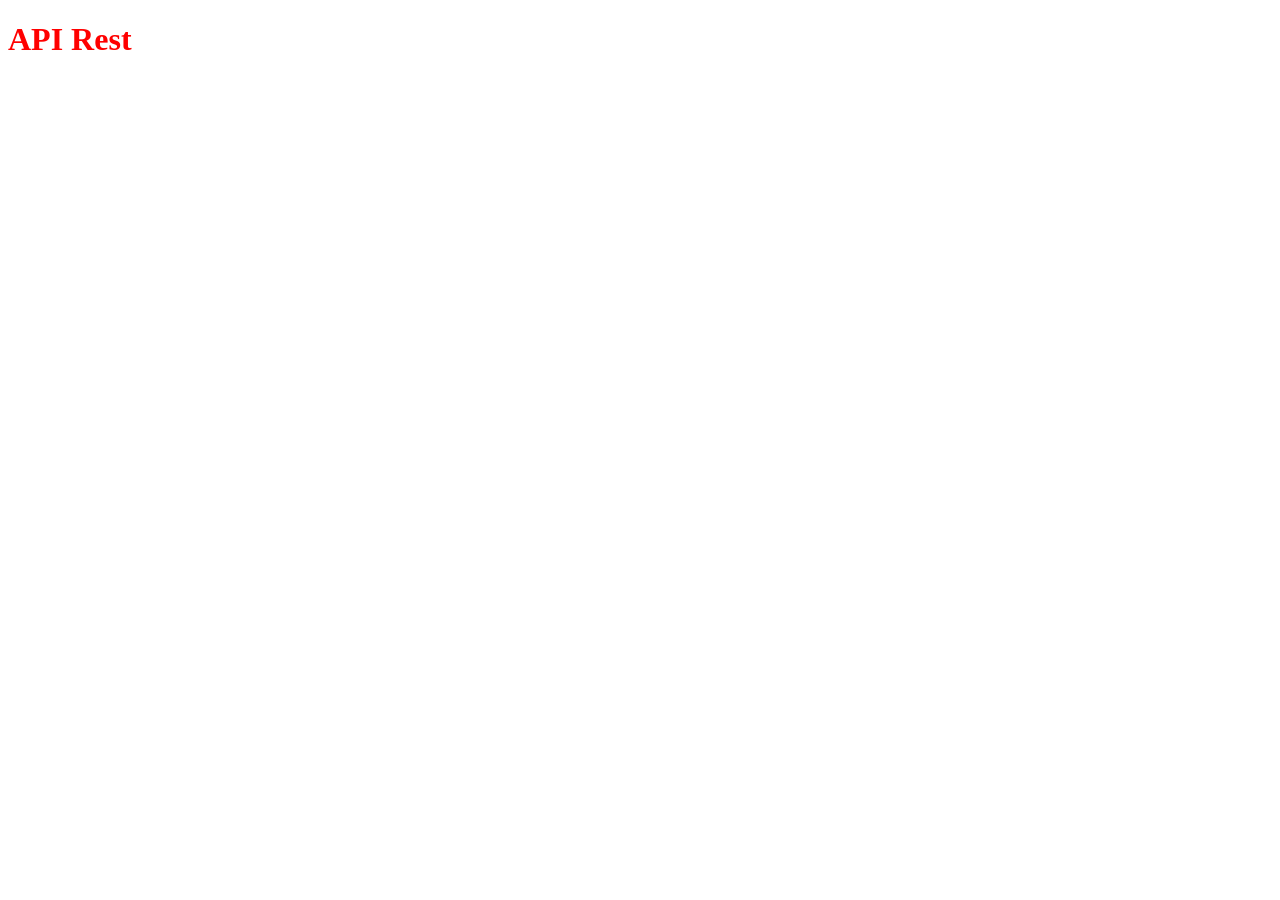
==== docs/index.html @ baef9f40 "Commit - Inicial" ====
<!DOCTYPE html>
<html lang="es">
    <head>
        <meta charset="UTF-8">
        <meta name="viewport" content="width=device-width, initial-scale=1.0">

        <link rel="stylesheet" href="css/style.css" />
        <title>DWEC04 - Nombre Proyecto</title>
    </head>
    <body>
        <h1 id="idTituloInicial">API Rest</h1>

        <script type="module" src="js/main.js"></script>
    </body>
</html>
---- docs/css/style.css ----
#idTituloInicial {
    color: red;
}
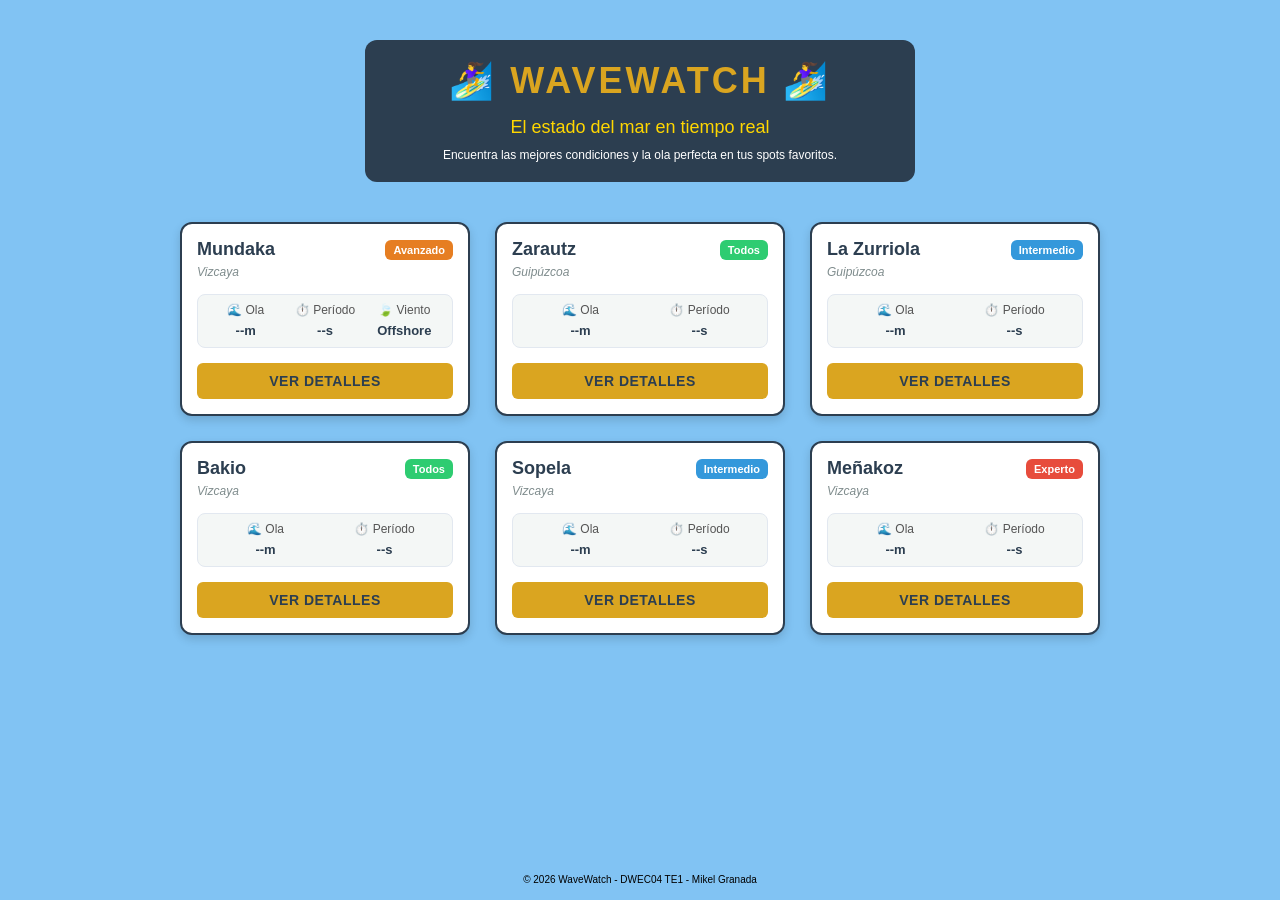
==== commit b8227994: "Commit - estructura inicial" ====
--- a/docs/index.html
+++ b/docs/index.html
@@ -5,11 +5,157 @@
         <meta name="viewport" content="width=device-width, initial-scale=1.0">
 
         <link rel="stylesheet" href="css/style.css" />
-        <title>DWEC04 - Nombre Proyecto</title>
+        <title>DWEC04 - WaveWatch</title>
     </head>
     <body>
-        <h1 id="idTituloInicial">API Rest</h1>
+        <header>
+            <div id="idPresentacion">
+                <h1>🏄‍♀️ WaveWatch 🏄‍♀️</h1>
+                <h2>El estado del mar en tiempo real</h2>
+                <p>Encuentra las mejores condiciones y la ola perfecta en tus spots favoritos.</p>
+            </div>
+        </header>
+        <main class="contenedor">
+            <section id="spots-grid">
+                <!-- Tarjeta 1: Mundaka -->
+                <article class="spot-card">
+                    <div class="spot-card-header">
+                        <h2>Mundaka</h2>
+                        <span class="badge badge-advanced">Avanzado</span>
+                    </div>
+                    <p class="spot-province">Vizcaya</p>
+                    <div class="spot-kpis">
+                        <div class="kpi">
+                            <span class="kpi-label">🌊 Ola</span>
+                            <span class="kpi-value">--m</span>
+                        </div>
+                        <div class="kpi">
+                            <span class="kpi-label">⏱️ Período</span>
+                            <span class="kpi-value">--s</span>
+                        </div>
 
+
+                        <div class="kpi">
+                            <span class="kpi-label">🍃 Viento</span>
+                            <span class="kpi-value">Offshore</span>
+                        </div>
+
+
+
+                        </div>
+                    </div>
+                    <button class="btn-detail">Ver detalles</button>
+                </article>
+
+                <!-- Tarjeta 2: Zarautz -->
+                <article class="spot-card">
+                    <div class="spot-card-header">
+                        <h2>Zarautz</h2>
+                        <span class="badge badge-all">Todos</span>
+                    </div>
+                    <p class="spot-province">Guipúzcoa</p>
+                    <div class="spot-kpis">
+                        <div class="kpi">
+                            <span class="kpi-label">🌊 Ola</span>
+                            <span class="kpi-value">--m</span>
+                        </div>
+                        <div class="kpi">
+                            <span class="kpi-label">⏱️ Período</span>
+                            <span class="kpi-value">--s</span>
+                        </div>
+                    </div>
+                    <button class="btn-detail">Ver detalles</button>
+                </article>
+
+                <!-- Tarjeta 3: La Zurriola -->
+                <article class="spot-card">
+                    <div class="spot-card-header">
+                        <h2>La Zurriola</h2>
+                        <span class="badge badge-inter">Intermedio</span>
+                    </div>
+                    <p class="spot-province">Guipúzcoa</p>
+                    <div class="spot-kpis">
+                        <div class="kpi">
+                            <span class="kpi-label">🌊 Ola</span>
+                            <span class="kpi-value">--m</span>
+                        </div>
+                        <div class="kpi">
+                            <span class="kpi-label">⏱️ Período</span>
+                            <span class="kpi-value">--s</span>
+                        </div>
+                    </div>
+                    <button class="btn-detail">Ver detalles</button>
+                </article>
+
+                <!-- Tarjeta 4: Bakio -->
+                <article class="spot-card">
+                    <div class="spot-card-header">
+                        <h2>Bakio</h2>
+                        <span class="badge badge-all">Todos</span>
+                    </div>
+                    <p class="spot-province">Vizcaya</p>
+                    <div class="spot-kpis">
+                        <div class="kpi">
+                            <span class="kpi-label">🌊 Ola</span>
+                            <span class="kpi-value">--m</span>
+                        </div>
+                        <div class="kpi">
+                            <span class="kpi-label">⏱️ Período</span>
+                            <span class="kpi-value">--s</span>
+                        </div>
+                    </div>
+                    <button class="btn-detail">Ver detalles</button>
+                </article>
+
+                <!-- Tarjeta 5: Sopela -->
+                <article class="spot-card">
+                    <div class="spot-card-header">
+                        <h2>Sopela</h2>
+                        <span class="badge badge-inter">Intermedio</span>
+                    </div>
+                    <p class="spot-province">Vizcaya</p>
+                    <div class="spot-kpis">
+                        <div class="kpi">
+                            <span class="kpi-label">🌊 Ola</span>
+                            <span class="kpi-value">--m</span>
+                        </div>
+                        <div class="kpi">
+                            <span class="kpi-label">⏱️ Período</span>
+                            <span class="kpi-value">--s</span>
+                        </div>
+                    </div>
+                    <button class="btn-detail">Ver detalles</button>
+                </article>
+
+                <!-- Tarjeta 6: Meñakoz -->
+                <article class="spot-card">
+                    <div class="spot-card-header">
+                        <h2>Meñakoz</h2>
+                        <span class="badge badge-expert">Experto</span>
+                    </div>
+                    <p class="spot-province">Vizcaya</p>
+                    <div class="spot-kpis">
+                        <div class="kpi">
+                            <span class="kpi-label">🌊 Ola</span>
+                            <span class="kpi-value">--m</span>
+                        </div>
+                        <div class="kpi">
+                            <span class="kpi-label">⏱️ Período</span>
+                            <span class="kpi-value">--s</span>
+                        </div>
+                    </div>
+                    <button class="btn-detail">Ver detalles</button>
+                </article>
+
+            </section>
+
+            <nav>
+
+            </nav>
+        </main>
+        <footer>
+            <p>&copy; 2026 WaveWatch - DWEC04 TE1 - Mikel Granada</p>
+        </footer>
         <script type="module" src="js/main.js"></script>
     </body>
 </html>
--- a/docs/css/style.css
+++ b/docs/css/style.css
@@ -1,3 +1,176 @@
-#idTituloInicial {
-    color: red;
-}+* {
+    margin: 0;
+    padding: 0;
+    box-sizing: border-box;
+    font-family: Verdana, Geneva, Tahoma, sans-serif;
+}
+body {
+    background-color: rgb(129, 195, 243);
+    display: flex;
+    flex-direction: column;
+    min-height: 100vh; /* Fuerza al body a medir toda la altura de la pantalla */
+}
+
+/* --- ESTILOS PARA LA CABECERA (HEADER) --- */
+header {
+    text-align: center;
+}
+
+/* Esta es la caja contenedora principal (El Box) */
+header div {
+    background-color: #2c3e50;  /* Fondo oscuro */
+    color: #ffffff;              /* Letras claras para todo el bloque */
+    border-radius: 12px;         /* Esquinas redondeadas */
+    padding: 20px;               /* Aumentamos un poco para que el h1 respire mejor */
+    max-width: 550px;            /* Ancho máximo de la caja */
+    margin: 40px auto 40px auto;    /* Margen superior de 50px y centrado horizontal */
+}
+
+header div h1 {
+    font-size: 36px;
+    text-transform: uppercase;
+    color: goldenrod;
+    letter-spacing: 3px; 
+    margin-bottom: 15px;         /* Espacio inferior para separarlo del h2 */
+}
+
+header div h2 {
+    font-size: 18px;
+    font-weight: 300; 
+    margin-top: 5px;
+    color: #ffd700;              /* Un tono dorado suave para resaltar el subtítulo */
+}
+
+header div p {
+    font-size: 12px;
+    margin-top: 10px;
+}
+
+/* --- CENTRADO DEL CONTENEDOR PRINCIPAL --- */
+.contenedor {
+    max-width: 960px;         
+    margin: 0 auto 50px auto;  
+    padding: 0 20px;           
+    flex: 1;                  /*  Hace que crezca y empuje al footer hacia abajo */
+}
+
+
+/* --- REJILLA (GRID) --- */
+#spots-grid {
+    display: grid;
+    /* Cambia la línea de grid-template-columns por esta: */
+    grid-template-columns: repeat(auto-fill, minmax(min(100%, 280px), 1fr));
+    max-width: 960px; /* Asegura un ancho controlado para las 3 columnas */
+    margin: 0 auto;   /* Centra el bloque del grid */
+    gap: 25px;        /* Mantiene tu separación actual */
+    justify-content: center;
+}
+
+
+/* --- ESTILO BOX PARA CADA TARJETA --- */
+.spot-card {
+    background-color: white;   /* Fondo blanco limpio para contrastar con el fondo azul */
+    border: 2px solid #2c3e50; /* Borde oscuro a juego con tu cuadro de cabecera */
+    border-radius: 12px;       /* Esquinas redondeadas idénticas a tu cabecera */
+    padding: 15px;             /* Espacio interno para que todo el contenido "respire" */
+    box-shadow: 0 4px 10px rgba(0, 0, 0, 0.15); /* Sombra suave para dar volumen de "caja" */
+    
+    display: flex;
+    flex-direction: column;
+    justify-content: space-between; /* Empuja el botón al fondo de la tarjeta automáticamente */
+    transition: transform 0.2s ease; /* Efecto suave para cuando pasemos el ratón */
+}
+
+/* Pequeño efecto visual interactivo muy chulo cuando pasas el ratón por encima */
+.spot-card:hover {
+    transform: translateY(-5px); /* La caja se eleva sutilmente */
+}
+
+/* --- DETALLES DE LOS TEXTOS DENTRO DEL BOX --- */
+.spot-card-header {
+    display: flex;
+    justify-content: space-between;
+    align-items: center;
+    margin-bottom: 5px;
+}
+
+.spot-card-header h2 {
+    font-size: 18px;
+    color: #2c3e50;            /* Mismo tono oscuro del header */
+}
+
+.spot-province {
+    font-size: 12px;
+    color: #7f8c8d;            /* Gris suave para la provincia */
+    margin-bottom: 15px;
+    font-style: italic;
+}
+
+/* --- DISEÑO DE LOS DOS KPIS REQUERIDOS --- */
+.spot-kpis {
+    display: flex;
+    background-color: #f4f7f6; /* Fondo grisáceo claro para enmarcar los indicadores */
+    padding: 8px;
+    border-radius: 8px;        /* Bordes redondeados también dentro del KPI */
+    margin-bottom: 15px;
+    border: 1px solid #e2e8f0;
+}
+
+.kpi {
+    flex: 1;
+    text-align: center;
+}
+
+.kpi-label {
+    font-size: 12px;
+    color: #555;
+    display: block;
+    margin-bottom: 4px;
+}
+
+.kpi-value {
+    font-size: 13px;
+    font-weight: bold;
+    color: #2c3e50;
+}
+
+/* --- BOTÓN DE DETALLE --- */
+.btn-detail {
+    background-color: goldenrod;
+    color: #2c3e50;            /* Texto oscuro para que contraste genial con el dorado */
+    border: none;
+    padding: 10px;
+    border-radius: 6px;
+    cursor: pointer;
+    font-weight: bold;
+    font-size: 14px;
+    text-transform: uppercase;  /* Letras mayúsculas para el botón */
+    letter-spacing: 0.5px;
+    transition: background-color 0.2s ease;
+}
+
+.btn-detail:hover {
+    background-color: #daa520; /* Oscurece un poco el dorado al pasar el cursor */
+}
+
+/* --- ETIQUETAS DE NIVEL --- */
+.badge {
+    font-size: 11px;
+    padding: 4px 8px;
+    border-radius: 6px;
+    color: white;
+    font-weight: bold;
+}
+.badge-all { background-color: #2ecc71; }
+.badge-inter { background-color: #3498db; }
+.badge-advanced { background-color: #e67e22; }
+.badge-expert { background-color: #e74c3c; }
+
+
+footer {
+    padding-bottom: 15px;     /* Espacio limpio respecto al borde inferior */
+    margin-top: 10px;         /* Separación por si el contenido llega a tocarlo */
+    color: black;              
+    font-size: 10px;
+    text-align: center;
+}
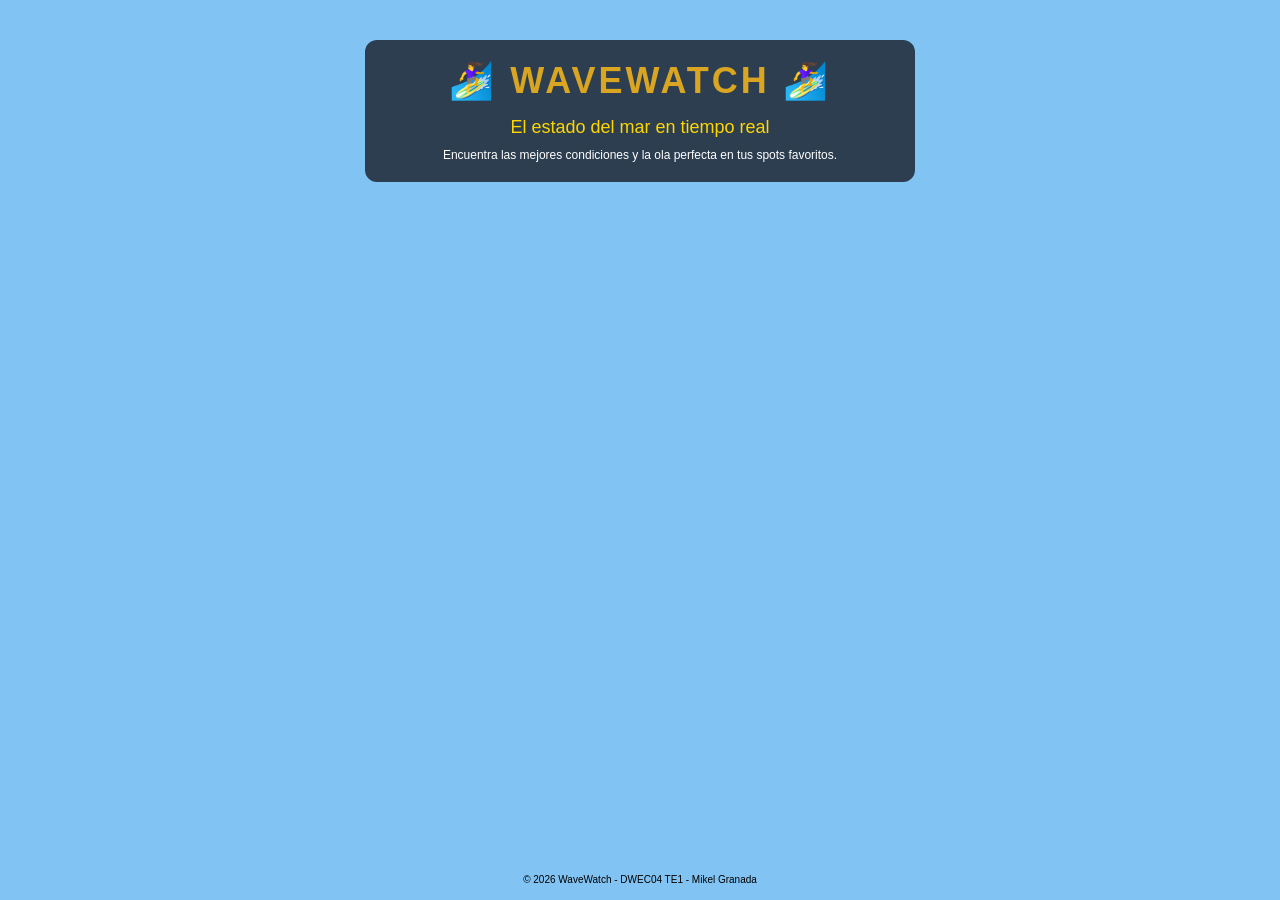
==== commit 0c047dcc: "Commit Ejercicio 1. terminado" ====
--- a/docs/index.html
+++ b/docs/index.html
@@ -17,136 +17,7 @@
         </header>
         <main class="contenedor">
             <section id="spots-grid">
-                <!-- Tarjeta 1: Mundaka -->
-                <article class="spot-card">
-                    <div class="spot-card-header">
-                        <h2>Mundaka</h2>
-                        <span class="badge badge-advanced">Avanzado</span>
-                    </div>
-                    <p class="spot-province">Vizcaya</p>
-                    <div class="spot-kpis">
-                        <div class="kpi">
-                            <span class="kpi-label">🌊 Ola</span>
-                            <span class="kpi-value">--m</span>
-                        </div>
-                        <div class="kpi">
-                            <span class="kpi-label">⏱️ Período</span>
-                            <span class="kpi-value">--s</span>
-                        </div>
-
-
-                        <div class="kpi">
-                            <span class="kpi-label">🍃 Viento</span>
-                            <span class="kpi-value">Offshore</span>
-                        </div>
-
-
-
-                        </div>
-                    </div>
-                    <button class="btn-detail">Ver detalles</button>
-                </article>
-
-                <!-- Tarjeta 2: Zarautz -->
-                <article class="spot-card">
-                    <div class="spot-card-header">
-                        <h2>Zarautz</h2>
-                        <span class="badge badge-all">Todos</span>
-                    </div>
-                    <p class="spot-province">Guipúzcoa</p>
-                    <div class="spot-kpis">
-                        <div class="kpi">
-                            <span class="kpi-label">🌊 Ola</span>
-                            <span class="kpi-value">--m</span>
-                        </div>
-                        <div class="kpi">
-                            <span class="kpi-label">⏱️ Período</span>
-                            <span class="kpi-value">--s</span>
-                        </div>
-                    </div>
-                    <button class="btn-detail">Ver detalles</button>
-                </article>
-
-                <!-- Tarjeta 3: La Zurriola -->
-                <article class="spot-card">
-                    <div class="spot-card-header">
-                        <h2>La Zurriola</h2>
-                        <span class="badge badge-inter">Intermedio</span>
-                    </div>
-                    <p class="spot-province">Guipúzcoa</p>
-                    <div class="spot-kpis">
-                        <div class="kpi">
-                            <span class="kpi-label">🌊 Ola</span>
-                            <span class="kpi-value">--m</span>
-                        </div>
-                        <div class="kpi">
-                            <span class="kpi-label">⏱️ Período</span>
-                            <span class="kpi-value">--s</span>
-                        </div>
-                    </div>
-                    <button class="btn-detail">Ver detalles</button>
-                </article>
-
-                <!-- Tarjeta 4: Bakio -->
-                <article class="spot-card">
-                    <div class="spot-card-header">
-                        <h2>Bakio</h2>
-                        <span class="badge badge-all">Todos</span>
-                    </div>
-                    <p class="spot-province">Vizcaya</p>
-                    <div class="spot-kpis">
-                        <div class="kpi">
-                            <span class="kpi-label">🌊 Ola</span>
-                            <span class="kpi-value">--m</span>
-                        </div>
-                        <div class="kpi">
-                            <span class="kpi-label">⏱️ Período</span>
-                            <span class="kpi-value">--s</span>
-                        </div>
-                    </div>
-                    <button class="btn-detail">Ver detalles</button>
-                </article>
-
-                <!-- Tarjeta 5: Sopela -->
-                <article class="spot-card">
-                    <div class="spot-card-header">
-                        <h2>Sopela</h2>
-                        <span class="badge badge-inter">Intermedio</span>
-                    </div>
-                    <p class="spot-province">Vizcaya</p>
-                    <div class="spot-kpis">
-                        <div class="kpi">
-                            <span class="kpi-label">🌊 Ola</span>
-                            <span class="kpi-value">--m</span>
-                        </div>
-                        <div class="kpi">
-                            <span class="kpi-label">⏱️ Período</span>
-                            <span class="kpi-value">--s</span>
-                        </div>
-                    </div>
-                    <button class="btn-detail">Ver detalles</button>
-                </article>
-
-                <!-- Tarjeta 6: Meñakoz -->
-                <article class="spot-card">
-                    <div class="spot-card-header">
-                        <h2>Meñakoz</h2>
-                        <span class="badge badge-expert">Experto</span>
-                    </div>
-                    <p class="spot-province">Vizcaya</p>
-                    <div class="spot-kpis">
-                        <div class="kpi">
-                            <span class="kpi-label">🌊 Ola</span>
-                            <span class="kpi-value">--m</span>
-                        </div>
-                        <div class="kpi">
-                            <span class="kpi-label">⏱️ Período</span>
-                            <span class="kpi-value">--s</span>
-                        </div>
-                    </div>
-                    <button class="btn-detail">Ver detalles</button>
-                </article>
-
+                <!-- Aquí van la regilla de spots-->
             </section>
 
             <nav>
@@ -156,6 +27,7 @@
         <footer>
             <p>&copy; 2026 WaveWatch - DWEC04 TE1 - Mikel Granada</p>
         </footer>
+        <script type="text/javascript" src="js/lib/jquery_3.7.1.js"></script>
         <script type="module" src="js/main.js"></script>
     </body>
 </html>
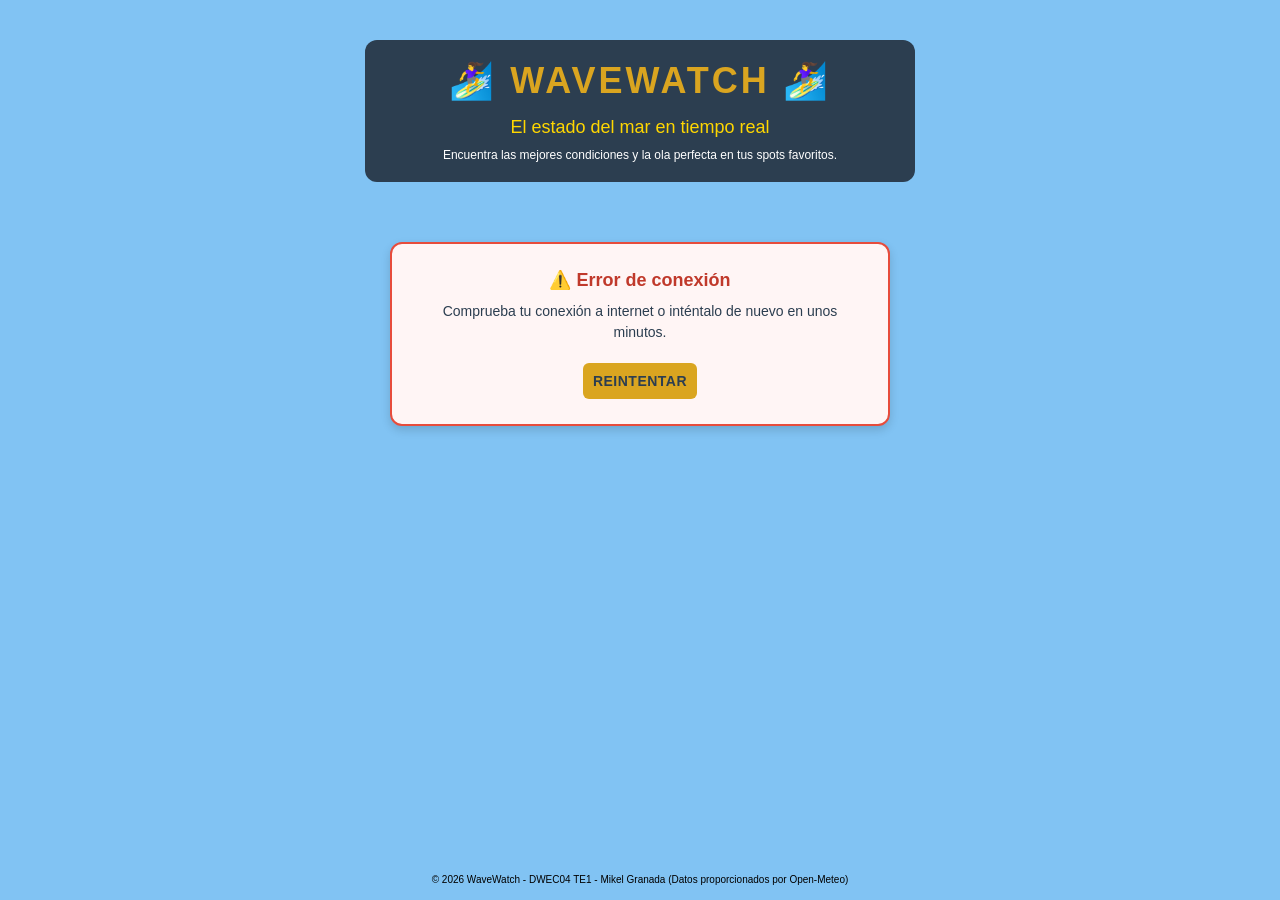
==== commit 2301a9fe: "Commit ejercicio 2" ====
--- a/docs/index.html
+++ b/docs/index.html
@@ -25,7 +25,7 @@
             </nav>
         </main>
         <footer>
-            <p>&copy; 2026 WaveWatch - DWEC04 TE1 - Mikel Granada</p>
+            <p>&copy; 2026 WaveWatch - DWEC04 TE1 - Mikel Granada (Datos proporcionados por Open-Meteo)</p>
         </footer>
         <script type="text/javascript" src="js/lib/jquery_3.7.1.js"></script>
         <script type="module" src="js/main.js"></script>
--- a/docs/css/style.css
+++ b/docs/css/style.css
@@ -174,3 +174,130 @@
     font-size: 10px;
     text-align: center;
 }
+
+/* --- ESTILOS PÁGINA DE DETALLE --- */
+.barra-navegacion {
+    margin-bottom: 20px;
+}
+
+.detalle-box {
+    background-color: white;
+    border: 2px solid #2c3e50;
+    border-radius: 12px;
+    padding: 20px;
+    box-shadow: 0 4px 10px rgba(0, 0, 0, 0.15);
+    margin-bottom: 25px;
+    width: 100%;
+}
+
+.detalle-box-header {
+    display: flex;
+    justify-content: space-between;
+    align-items: center;
+    margin-bottom: 15px;
+    border-bottom: 1px solid #e2e8f0;
+    padding-bottom: 10px;
+}
+
+.detalle-box-header h3 {
+    color: #2c3e50;
+    font-size: 18px;
+}
+
+.detalle-desc {
+    color: #2c3e50;
+    font-size: 14px;
+    line-height: 1.6;
+}
+
+.controles-grafico {
+    display: flex;
+    gap: 10px;
+}
+
+.btn-rango {
+    background-color: #f4f7f6;
+    color: #2c3e50;
+    border: 1px solid #2c3e50;
+    padding: 6px 12px;
+    border-radius: 6px;
+    cursor: pointer;
+    font-weight: bold;
+    font-size: 12px;
+    transition: all 0.2s ease;
+}
+
+.btn-rango:hover {
+    background-color: #e2e8f0;
+}
+
+.btn-rango.active {
+    background-color: #2c3e50;
+    color: goldenrod;
+}
+
+.contenedor-canvas {
+    position: relative;
+    width: 100%;
+    min-height: 300px;
+}
+
+/* --- ESTILOS PARA MENSAJE DE ERROR Y SPINNER (EJERCICIO OPCIONAL) --- */
+
+.error-card,
+.spinner-container {
+    grid-column: 1 / -1; /* Ocupa todo el ancho de la rejilla #spots-grid */
+    max-width: 500px;
+    width: 100%;
+    margin: 20px auto;
+    padding: 25px;
+    border-radius: 12px;
+    text-align: center;
+    box-shadow: 0 4px 10px rgba(0, 0, 0, 0.15);
+}
+
+/* Tarjeta de error */
+.error-card {
+    background-color: #fff5f5;
+    border: 2px solid #e74c3c;
+    color: #2c3e50;
+}
+
+.error-card h3 {
+    color: #c0392b;
+    font-size: 18px;
+    margin-bottom: 10px;
+}
+
+.error-card p {
+    font-size: 14px;
+    line-height: 1.5;
+    margin-bottom: 20px;
+}
+
+/* Contenedor y animación del Spinner */
+.spinner-container {
+    background-color: white;
+    border: 2px solid #2c3e50;
+    color: #2c3e50;
+}
+
+.spinner {
+    width: 45px;
+    height: 45px;
+    margin: 0 auto 15px auto;
+    border: 5px solid #e2e8f0;
+    border-top: 5px solid goldenrod; /* Color dorado girando */
+    border-radius: 50%;
+    animation: girar 1s linear infinite;
+}
+
+.spinner-container p {
+    font-size: 14px;
+    font-weight: bold;
+}
+
+@keyframes girar {
+    0% { transform: rotate(0deg); }
+    100% { transform: rotate(360deg); }
+}
